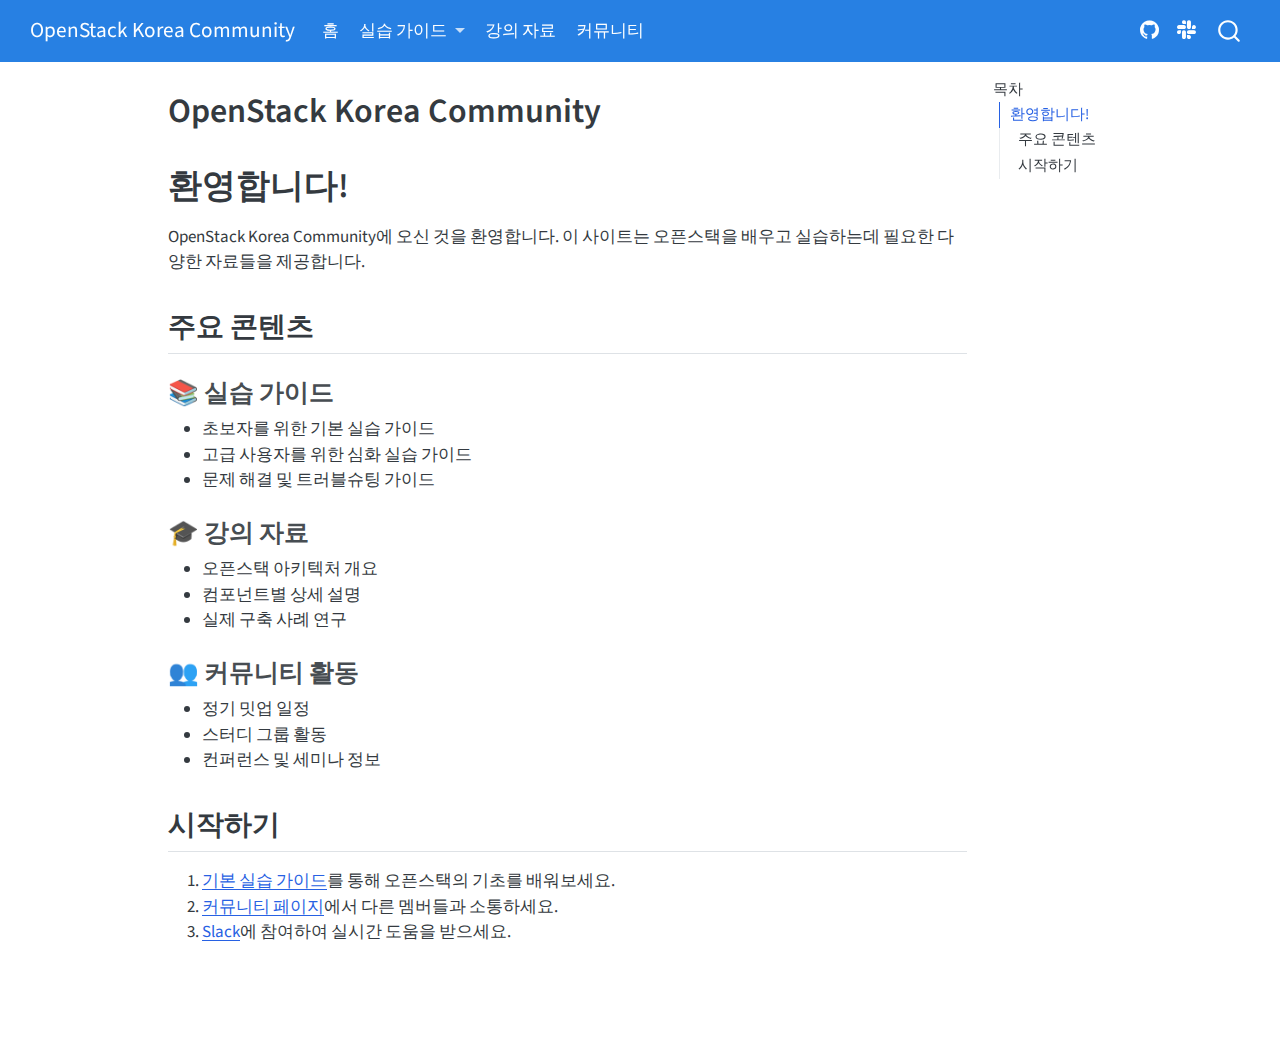
==== docs/index.html @ 314e1c4c "INIT: Sample Quarto Pages" ====
<!DOCTYPE html>
<html xmlns="http://www.w3.org/1999/xhtml" lang="ko" xml:lang="ko"><head>

<meta charset="utf-8">
<meta name="generator" content="quarto-1.6.39">

<meta name="viewport" content="width=device-width, initial-scale=1.0, user-scalable=yes">


<title>OpenStack Korea Community</title>
<style>
code{white-space: pre-wrap;}
span.smallcaps{font-variant: small-caps;}
div.columns{display: flex; gap: min(4vw, 1.5em);}
div.column{flex: auto; overflow-x: auto;}
div.hanging-indent{margin-left: 1.5em; text-indent: -1.5em;}
ul.task-list{list-style: none;}
ul.task-list li input[type="checkbox"] {
  width: 0.8em;
  margin: 0 0.8em 0.2em -1em; /* quarto-specific, see https://github.com/quarto-dev/quarto-cli/issues/4556 */ 
  vertical-align: middle;
}
</style>


<script src="site_libs/quarto-nav/quarto-nav.js"></script>
<script src="site_libs/quarto-nav/headroom.min.js"></script>
<script src="site_libs/clipboard/clipboard.min.js"></script>
<script src="site_libs/quarto-search/autocomplete.umd.js"></script>
<script src="site_libs/quarto-search/fuse.min.js"></script>
<script src="site_libs/quarto-search/quarto-search.js"></script>
<meta name="quarto:offset" content="./">
<script src="site_libs/quarto-html/quarto.js"></script>
<script src="site_libs/quarto-html/popper.min.js"></script>
<script src="site_libs/quarto-html/tippy.umd.min.js"></script>
<script src="site_libs/quarto-html/anchor.min.js"></script>
<link href="site_libs/quarto-html/tippy.css" rel="stylesheet">
<link href="site_libs/quarto-html/quarto-syntax-highlighting-e26003cea8cd680ca0c55a263523d882.css" rel="stylesheet" id="quarto-text-highlighting-styles">
<script src="site_libs/bootstrap/bootstrap.min.js"></script>
<link href="site_libs/bootstrap/bootstrap-icons.css" rel="stylesheet">
<link href="site_libs/bootstrap/bootstrap-6685f57f7611d95a701d58b4cc6878c0.min.css" rel="stylesheet" append-hash="true" id="quarto-bootstrap" data-mode="light">
<script id="quarto-search-options" type="application/json">{
  "location": "navbar",
  "copy-button": false,
  "collapse-after": 3,
  "panel-placement": "end",
  "type": "overlay",
  "limit": 50,
  "keyboard-shortcut": [
    "f",
    "/",
    "s"
  ],
  "show-item-context": false,
  "language": {
    "search-no-results-text": "일치 없음",
    "search-matching-documents-text": "일치된 문서",
    "search-copy-link-title": "검색 링크 복사",
    "search-hide-matches-text": "추가 검색 결과 숨기기",
    "search-more-match-text": "추가 검색결과",
    "search-more-matches-text": "추가 검색결과",
    "search-clear-button-title": "제거",
    "search-text-placeholder": "",
    "search-detached-cancel-button-title": "취소",
    "search-submit-button-title": "검색",
    "search-label": "검색"
  }
}</script>


<link rel="stylesheet" href="styles.css">
</head>

<body class="nav-fixed">

<div id="quarto-search-results"></div>
  <header id="quarto-header" class="headroom fixed-top">
    <nav class="navbar navbar-expand-lg " data-bs-theme="dark">
      <div class="navbar-container container-fluid">
      <div class="navbar-brand-container mx-auto">
    <a class="navbar-brand" href="./index.html">
    <span class="navbar-title">OpenStack Korea Community</span>
    </a>
  </div>
            <div id="quarto-search" class="" title="검색"></div>
          <button class="navbar-toggler" type="button" data-bs-toggle="collapse" data-bs-target="#navbarCollapse" aria-controls="navbarCollapse" role="menu" aria-expanded="false" aria-label="탐색 전환" onclick="if (window.quartoToggleHeadroom) { window.quartoToggleHeadroom(); }">
  <span class="navbar-toggler-icon"></span>
</button>
          <div class="collapse navbar-collapse" id="navbarCollapse">
            <ul class="navbar-nav navbar-nav-scroll me-auto">
  <li class="nav-item">
    <a class="nav-link active" href="./index.html" aria-current="page"> 
<span class="menu-text">홈</span></a>
  </li>  
  <li class="nav-item dropdown ">
    <a class="nav-link dropdown-toggle" href="#" id="nav-menu-" role="link" data-bs-toggle="dropdown" aria-expanded="false">
 <span class="menu-text">실습 가이드</span>
    </a>
    <ul class="dropdown-menu" aria-labelledby="nav-menu-">    
        <li>
    <a class="dropdown-item" href="./guides/basic.html">
 <span class="dropdown-text">기본 실습</span></a>
  </li>  
        <li>
    <a class="dropdown-item" href="./guides/advanced.html">
 <span class="dropdown-text">고급 실습</span></a>
  </li>  
    </ul>
  </li>
  <li class="nav-item">
    <a class="nav-link" href="./lectures/index.html"> 
<span class="menu-text">강의 자료</span></a>
  </li>  
  <li class="nav-item">
    <a class="nav-link" href="./community.qmd"> 
<span class="menu-text">커뮤니티</span></a>
  </li>  
</ul>
            <ul class="navbar-nav navbar-nav-scroll ms-auto">
  <li class="nav-item compact">
    <a class="nav-link" href="https://github.com/openstack-kr"> <i class="bi bi-github" role="img">
</i> 
<span class="menu-text"></span></a>
  </li>  
  <li class="nav-item compact">
    <a class="nav-link" href="https://openstack-kr.slack.com"> <i class="bi bi-slack" role="img">
</i> 
<span class="menu-text"></span></a>
  </li>  
</ul>
          </div> <!-- /navcollapse -->
            <div class="quarto-navbar-tools">
</div>
      </div> <!-- /container-fluid -->
    </nav>
</header>
<!-- content -->
<div id="quarto-content" class="quarto-container page-columns page-rows-contents page-layout-article page-navbar">
<!-- sidebar -->
<!-- margin-sidebar -->
    <div id="quarto-margin-sidebar" class="sidebar margin-sidebar">
        <nav id="TOC" role="doc-toc" class="toc-active">
    <h2 id="toc-title">목차</h2>
   
  <ul>
  <li><a href="#환영합니다" id="toc-환영합니다" class="nav-link active" data-scroll-target="#환영합니다">환영합니다!</a>
  <ul class="collapse">
  <li><a href="#주요-콘텐츠" id="toc-주요-콘텐츠" class="nav-link" data-scroll-target="#주요-콘텐츠">주요 콘텐츠</a>
  <ul class="collapse">
  <li><a href="#실습-가이드" id="toc-실습-가이드" class="nav-link" data-scroll-target="#실습-가이드">📚 실습 가이드</a></li>
  <li><a href="#강의-자료" id="toc-강의-자료" class="nav-link" data-scroll-target="#강의-자료">🎓 강의 자료</a></li>
  <li><a href="#커뮤니티-활동" id="toc-커뮤니티-활동" class="nav-link" data-scroll-target="#커뮤니티-활동">👥 커뮤니티 활동</a></li>
  </ul></li>
  <li><a href="#시작하기" id="toc-시작하기" class="nav-link" data-scroll-target="#시작하기">시작하기</a></li>
  </ul></li>
  </ul>
</nav>
    </div>
<!-- main -->
<main class="content" id="quarto-document-content">

<header id="title-block-header" class="quarto-title-block default">
<div class="quarto-title">
<h1 class="title">OpenStack Korea Community</h1>
</div>



<div class="quarto-title-meta">

    
  
    
  </div>
  


</header>


<section id="환영합니다" class="level1">
<h1>환영합니다!</h1>
<p>OpenStack Korea Community에 오신 것을 환영합니다. 이 사이트는 오픈스택을 배우고 실습하는데 필요한 다양한 자료들을 제공합니다.</p>
<section id="주요-콘텐츠" class="level2">
<h2 class="anchored" data-anchor-id="주요-콘텐츠">주요 콘텐츠</h2>
<section id="실습-가이드" class="level3">
<h3 class="anchored" data-anchor-id="실습-가이드">📚 실습 가이드</h3>
<ul>
<li>초보자를 위한 기본 실습 가이드</li>
<li>고급 사용자를 위한 심화 실습 가이드</li>
<li>문제 해결 및 트러블슈팅 가이드</li>
</ul>
</section>
<section id="강의-자료" class="level3">
<h3 class="anchored" data-anchor-id="강의-자료">🎓 강의 자료</h3>
<ul>
<li>오픈스택 아키텍처 개요</li>
<li>컴포넌트별 상세 설명</li>
<li>실제 구축 사례 연구</li>
</ul>
</section>
<section id="커뮤니티-활동" class="level3">
<h3 class="anchored" data-anchor-id="커뮤니티-활동">👥 커뮤니티 활동</h3>
<ul>
<li>정기 밋업 일정</li>
<li>스터디 그룹 활동</li>
<li>컨퍼런스 및 세미나 정보</li>
</ul>
</section>
</section>
<section id="시작하기" class="level2">
<h2 class="anchored" data-anchor-id="시작하기">시작하기</h2>
<ol type="1">
<li><a href="./guides/basic.html">기본 실습 가이드</a>를 통해 오픈스택의 기초를 배워보세요.</li>
<li><a href="community.qmd">커뮤니티 페이지</a>에서 다른 멤버들과 소통하세요.</li>
<li><a href="https://openstack-kr.slack.com">Slack</a>에 참여하여 실시간 도움을 받으세요.</li>
</ol>


</section>
</section>

</main> <!-- /main -->
<script id="quarto-html-after-body" type="application/javascript">
window.document.addEventListener("DOMContentLoaded", function (event) {
  const toggleBodyColorMode = (bsSheetEl) => {
    const mode = bsSheetEl.getAttribute("data-mode");
    const bodyEl = window.document.querySelector("body");
    if (mode === "dark") {
      bodyEl.classList.add("quarto-dark");
      bodyEl.classList.remove("quarto-light");
    } else {
      bodyEl.classList.add("quarto-light");
      bodyEl.classList.remove("quarto-dark");
    }
  }
  const toggleBodyColorPrimary = () => {
    const bsSheetEl = window.document.querySelector("link#quarto-bootstrap");
    if (bsSheetEl) {
      toggleBodyColorMode(bsSheetEl);
    }
  }
  toggleBodyColorPrimary();  
  const icon = "";
  const anchorJS = new window.AnchorJS();
  anchorJS.options = {
    placement: 'right',
    icon: icon
  };
  anchorJS.add('.anchored');
  const isCodeAnnotation = (el) => {
    for (const clz of el.classList) {
      if (clz.startsWith('code-annotation-')) {                     
        return true;
      }
    }
    return false;
  }
  const onCopySuccess = function(e) {
    // button target
    const button = e.trigger;
    // don't keep focus
    button.blur();
    // flash "checked"
    button.classList.add('code-copy-button-checked');
    var currentTitle = button.getAttribute("title");
    button.setAttribute("title", "복사완료!");
    let tooltip;
    if (window.bootstrap) {
      button.setAttribute("data-bs-toggle", "tooltip");
      button.setAttribute("data-bs-placement", "left");
      button.setAttribute("data-bs-title", "복사완료!");
      tooltip = new bootstrap.Tooltip(button, 
        { trigger: "manual", 
          customClass: "code-copy-button-tooltip",
          offset: [0, -8]});
      tooltip.show();    
    }
    setTimeout(function() {
      if (tooltip) {
        tooltip.hide();
        button.removeAttribute("data-bs-title");
        button.removeAttribute("data-bs-toggle");
        button.removeAttribute("data-bs-placement");
      }
      button.setAttribute("title", currentTitle);
      button.classList.remove('code-copy-button-checked');
    }, 1000);
    // clear code selection
    e.clearSelection();
  }
  const getTextToCopy = function(trigger) {
      const codeEl = trigger.previousElementSibling.cloneNode(true);
      for (const childEl of codeEl.children) {
        if (isCodeAnnotation(childEl)) {
          childEl.remove();
        }
      }
      return codeEl.innerText;
  }
  const clipboard = new window.ClipboardJS('.code-copy-button:not([data-in-quarto-modal])', {
    text: getTextToCopy
  });
  clipboard.on('success', onCopySuccess);
  if (window.document.getElementById('quarto-embedded-source-code-modal')) {
    const clipboardModal = new window.ClipboardJS('.code-copy-button[data-in-quarto-modal]', {
      text: getTextToCopy,
      container: window.document.getElementById('quarto-embedded-source-code-modal')
    });
    clipboardModal.on('success', onCopySuccess);
  }
    var localhostRegex = new RegExp(/^(?:http|https):\/\/localhost\:?[0-9]*\//);
    var mailtoRegex = new RegExp(/^mailto:/);
      var filterRegex = new RegExp('/' + window.location.host + '/');
    var isInternal = (href) => {
        return filterRegex.test(href) || localhostRegex.test(href) || mailtoRegex.test(href);
    }
    // Inspect non-navigation links and adorn them if external
 	var links = window.document.querySelectorAll('a[href]:not(.nav-link):not(.navbar-brand):not(.toc-action):not(.sidebar-link):not(.sidebar-item-toggle):not(.pagination-link):not(.no-external):not([aria-hidden]):not(.dropdown-item):not(.quarto-navigation-tool):not(.about-link)');
    for (var i=0; i<links.length; i++) {
      const link = links[i];
      if (!isInternal(link.href)) {
        // undo the damage that might have been done by quarto-nav.js in the case of
        // links that we want to consider external
        if (link.dataset.originalHref !== undefined) {
          link.href = link.dataset.originalHref;
        }
      }
    }
  function tippyHover(el, contentFn, onTriggerFn, onUntriggerFn) {
    const config = {
      allowHTML: true,
      maxWidth: 500,
      delay: 100,
      arrow: false,
      appendTo: function(el) {
          return el.parentElement;
      },
      interactive: true,
      interactiveBorder: 10,
      theme: 'quarto',
      placement: 'bottom-start',
    };
    if (contentFn) {
      config.content = contentFn;
    }
    if (onTriggerFn) {
      config.onTrigger = onTriggerFn;
    }
    if (onUntriggerFn) {
      config.onUntrigger = onUntriggerFn;
    }
    window.tippy(el, config); 
  }
  const noterefs = window.document.querySelectorAll('a[role="doc-noteref"]');
  for (var i=0; i<noterefs.length; i++) {
    const ref = noterefs[i];
    tippyHover(ref, function() {
      // use id or data attribute instead here
      let href = ref.getAttribute('data-footnote-href') || ref.getAttribute('href');
      try { href = new URL(href).hash; } catch {}
      const id = href.replace(/^#\/?/, "");
      const note = window.document.getElementById(id);
      if (note) {
        return note.innerHTML;
      } else {
        return "";
      }
    });
  }
  const xrefs = window.document.querySelectorAll('a.quarto-xref');
  const processXRef = (id, note) => {
    // Strip column container classes
    const stripColumnClz = (el) => {
      el.classList.remove("page-full", "page-columns");
      if (el.children) {
        for (const child of el.children) {
          stripColumnClz(child);
        }
      }
    }
    stripColumnClz(note)
    if (id === null || id.startsWith('sec-')) {
      // Special case sections, only their first couple elements
      const container = document.createElement("div");
      if (note.children && note.children.length > 2) {
        container.appendChild(note.children[0].cloneNode(true));
        for (let i = 1; i < note.children.length; i++) {
          const child = note.children[i];
          if (child.tagName === "P" && child.innerText === "") {
            continue;
          } else {
            container.appendChild(child.cloneNode(true));
            break;
          }
        }
        if (window.Quarto?.typesetMath) {
          window.Quarto.typesetMath(container);
        }
        return container.innerHTML
      } else {
        if (window.Quarto?.typesetMath) {
          window.Quarto.typesetMath(note);
        }
        return note.innerHTML;
      }
    } else {
      // Remove any anchor links if they are present
      const anchorLink = note.querySelector('a.anchorjs-link');
      if (anchorLink) {
        anchorLink.remove();
      }
      if (window.Quarto?.typesetMath) {
        window.Quarto.typesetMath(note);
      }
      if (note.classList.contains("callout")) {
        return note.outerHTML;
      } else {
        return note.innerHTML;
      }
    }
  }
  for (var i=0; i<xrefs.length; i++) {
    const xref = xrefs[i];
    tippyHover(xref, undefined, function(instance) {
      instance.disable();
      let url = xref.getAttribute('href');
      let hash = undefined; 
      if (url.startsWith('#')) {
        hash = url;
      } else {
        try { hash = new URL(url).hash; } catch {}
      }
      if (hash) {
        const id = hash.replace(/^#\/?/, "");
        const note = window.document.getElementById(id);
        if (note !== null) {
          try {
            const html = processXRef(id, note.cloneNode(true));
            instance.setContent(html);
          } finally {
            instance.enable();
            instance.show();
          }
        } else {
          // See if we can fetch this
          fetch(url.split('#')[0])
          .then(res => res.text())
          .then(html => {
            const parser = new DOMParser();
            const htmlDoc = parser.parseFromString(html, "text/html");
            const note = htmlDoc.getElementById(id);
            if (note !== null) {
              const html = processXRef(id, note);
              instance.setContent(html);
            } 
          }).finally(() => {
            instance.enable();
            instance.show();
          });
        }
      } else {
        // See if we can fetch a full url (with no hash to target)
        // This is a special case and we should probably do some content thinning / targeting
        fetch(url)
        .then(res => res.text())
        .then(html => {
          const parser = new DOMParser();
          const htmlDoc = parser.parseFromString(html, "text/html");
          const note = htmlDoc.querySelector('main.content');
          if (note !== null) {
            // This should only happen for chapter cross references
            // (since there is no id in the URL)
            // remove the first header
            if (note.children.length > 0 && note.children[0].tagName === "HEADER") {
              note.children[0].remove();
            }
            const html = processXRef(null, note);
            instance.setContent(html);
          } 
        }).finally(() => {
          instance.enable();
          instance.show();
        });
      }
    }, function(instance) {
    });
  }
      let selectedAnnoteEl;
      const selectorForAnnotation = ( cell, annotation) => {
        let cellAttr = 'data-code-cell="' + cell + '"';
        let lineAttr = 'data-code-annotation="' +  annotation + '"';
        const selector = 'span[' + cellAttr + '][' + lineAttr + ']';
        return selector;
      }
      const selectCodeLines = (annoteEl) => {
        const doc = window.document;
        const targetCell = annoteEl.getAttribute("data-target-cell");
        const targetAnnotation = annoteEl.getAttribute("data-target-annotation");
        const annoteSpan = window.document.querySelector(selectorForAnnotation(targetCell, targetAnnotation));
        const lines = annoteSpan.getAttribute("data-code-lines").split(",");
        const lineIds = lines.map((line) => {
          return targetCell + "-" + line;
        })
        let top = null;
        let height = null;
        let parent = null;
        if (lineIds.length > 0) {
            //compute the position of the single el (top and bottom and make a div)
            const el = window.document.getElementById(lineIds[0]);
            top = el.offsetTop;
            height = el.offsetHeight;
            parent = el.parentElement.parentElement;
          if (lineIds.length > 1) {
            const lastEl = window.document.getElementById(lineIds[lineIds.length - 1]);
            const bottom = lastEl.offsetTop + lastEl.offsetHeight;
            height = bottom - top;
          }
          if (top !== null && height !== null && parent !== null) {
            // cook up a div (if necessary) and position it 
            let div = window.document.getElementById("code-annotation-line-highlight");
            if (div === null) {
              div = window.document.createElement("div");
              div.setAttribute("id", "code-annotation-line-highlight");
              div.style.position = 'absolute';
              parent.appendChild(div);
            }
            div.style.top = top - 2 + "px";
            div.style.height = height + 4 + "px";
            div.style.left = 0;
            let gutterDiv = window.document.getElementById("code-annotation-line-highlight-gutter");
            if (gutterDiv === null) {
              gutterDiv = window.document.createElement("div");
              gutterDiv.setAttribute("id", "code-annotation-line-highlight-gutter");
              gutterDiv.style.position = 'absolute';
              const codeCell = window.document.getElementById(targetCell);
              const gutter = codeCell.querySelector('.code-annotation-gutter');
              gutter.appendChild(gutterDiv);
            }
            gutterDiv.style.top = top - 2 + "px";
            gutterDiv.style.height = height + 4 + "px";
          }
          selectedAnnoteEl = annoteEl;
        }
      };
      const unselectCodeLines = () => {
        const elementsIds = ["code-annotation-line-highlight", "code-annotation-line-highlight-gutter"];
        elementsIds.forEach((elId) => {
          const div = window.document.getElementById(elId);
          if (div) {
            div.remove();
          }
        });
        selectedAnnoteEl = undefined;
      };
        // Handle positioning of the toggle
    window.addEventListener(
      "resize",
      throttle(() => {
        elRect = undefined;
        if (selectedAnnoteEl) {
          selectCodeLines(selectedAnnoteEl);
        }
      }, 10)
    );
    function throttle(fn, ms) {
    let throttle = false;
    let timer;
      return (...args) => {
        if(!throttle) { // first call gets through
            fn.apply(this, args);
            throttle = true;
        } else { // all the others get throttled
            if(timer) clearTimeout(timer); // cancel #2
            timer = setTimeout(() => {
              fn.apply(this, args);
              timer = throttle = false;
            }, ms);
        }
      };
    }
      // Attach click handler to the DT
      const annoteDls = window.document.querySelectorAll('dt[data-target-cell]');
      for (const annoteDlNode of annoteDls) {
        annoteDlNode.addEventListener('click', (event) => {
          const clickedEl = event.target;
          if (clickedEl !== selectedAnnoteEl) {
            unselectCodeLines();
            const activeEl = window.document.querySelector('dt[data-target-cell].code-annotation-active');
            if (activeEl) {
              activeEl.classList.remove('code-annotation-active');
            }
            selectCodeLines(clickedEl);
            clickedEl.classList.add('code-annotation-active');
          } else {
            // Unselect the line
            unselectCodeLines();
            clickedEl.classList.remove('code-annotation-active');
          }
        });
      }
  const findCites = (el) => {
    const parentEl = el.parentElement;
    if (parentEl) {
      const cites = parentEl.dataset.cites;
      if (cites) {
        return {
          el,
          cites: cites.split(' ')
        };
      } else {
        return findCites(el.parentElement)
      }
    } else {
      return undefined;
    }
  };
  var bibliorefs = window.document.querySelectorAll('a[role="doc-biblioref"]');
  for (var i=0; i<bibliorefs.length; i++) {
    const ref = bibliorefs[i];
    const citeInfo = findCites(ref);
    if (citeInfo) {
      tippyHover(citeInfo.el, function() {
        var popup = window.document.createElement('div');
        citeInfo.cites.forEach(function(cite) {
          var citeDiv = window.document.createElement('div');
          citeDiv.classList.add('hanging-indent');
          citeDiv.classList.add('csl-entry');
          var biblioDiv = window.document.getElementById('ref-' + cite);
          if (biblioDiv) {
            citeDiv.innerHTML = biblioDiv.innerHTML;
          }
          popup.appendChild(citeDiv);
        });
        return popup.innerHTML;
      });
    }
  }
});
</script>
</div> <!-- /content -->




</body></html>
---- docs/site_libs/quarto-html/tippy.css ----
.tippy-box[data-animation=fade][data-state=hidden]{opacity:0}[data-tippy-root]{max-width:calc(100vw - 10px)}.tippy-box{position:relative;background-color:#333;color:#fff;border-radius:4px;font-size:14px;line-height:1.4;white-space:normal;outline:0;transition-property:transform,visibility,opacity}.tippy-box[data-placement^=top]>.tippy-arrow{bottom:0}.tippy-box[data-placement^=top]>.tippy-arrow:before{bottom:-7px;left:0;border-width:8px 8px 0;border-top-color:initial;transform-origin:center top}.tippy-box[data-placement^=bottom]>.tippy-arrow{top:0}.tippy-box[data-placement^=bottom]>.tippy-arrow:before{top:-7px;left:0;border-width:0 8px 8px;border-bottom-color:initial;transform-origin:center bottom}.tippy-box[data-placement^=left]>.tippy-arrow{right:0}.tippy-box[data-placement^=left]>.tippy-arrow:before{border-width:8px 0 8px 8px;border-left-color:initial;right:-7px;transform-origin:center left}.tippy-box[data-placement^=right]>.tippy-arrow{left:0}.tippy-box[data-placement^=right]>.tippy-arrow:before{left:-7px;border-width:8px 8px 8px 0;border-right-color:initial;transform-origin:center right}.tippy-box[data-inertia][data-state=visible]{transition-timing-function:cubic-bezier(.54,1.5,.38,1.11)}.tippy-arrow{width:16px;height:16px;color:#333}.tippy-arrow:before{content:"";position:absolute;border-color:transparent;border-style:solid}.tippy-content{position:relative;padding:5px 9px;z-index:1}
---- docs/site_libs/quarto-html/quarto-syntax-highlighting-e26003cea8cd680ca0c55a263523d882.css ----
/* quarto syntax highlight colors */
:root {
  --quarto-hl-ot-color: #003B4F;
  --quarto-hl-at-color: #657422;
  --quarto-hl-ss-color: #20794D;
  --quarto-hl-an-color: #5E5E5E;
  --quarto-hl-fu-color: #4758AB;
  --quarto-hl-st-color: #20794D;
  --quarto-hl-cf-color: #003B4F;
  --quarto-hl-op-color: #5E5E5E;
  --quarto-hl-er-color: #AD0000;
  --quarto-hl-bn-color: #AD0000;
  --quarto-hl-al-color: #AD0000;
  --quarto-hl-va-color: #111111;
  --quarto-hl-bu-color: inherit;
  --quarto-hl-ex-color: inherit;
  --quarto-hl-pp-color: #AD0000;
  --quarto-hl-in-color: #5E5E5E;
  --quarto-hl-vs-color: #20794D;
  --quarto-hl-wa-color: #5E5E5E;
  --quarto-hl-do-color: #5E5E5E;
  --quarto-hl-im-color: #00769E;
  --quarto-hl-ch-color: #20794D;
  --quarto-hl-dt-color: #AD0000;
  --quarto-hl-fl-color: #AD0000;
  --quarto-hl-co-color: #5E5E5E;
  --quarto-hl-cv-color: #5E5E5E;
  --quarto-hl-cn-color: #8f5902;
  --quarto-hl-sc-color: #5E5E5E;
  --quarto-hl-dv-color: #AD0000;
  --quarto-hl-kw-color: #003B4F;
}

/* other quarto variables */
:root {
  --quarto-font-monospace: SFMono-Regular, Menlo, Monaco, Consolas, "Liberation Mono", "Courier New", monospace;
}

pre > code.sourceCode > span {
  color: #003B4F;
}

code span {
  color: #003B4F;
}

code.sourceCode > span {
  color: #003B4F;
}

div.sourceCode,
div.sourceCode pre.sourceCode {
  color: #003B4F;
}

code span.ot {
  color: #003B4F;
  font-style: inherit;
}

code span.at {
  color: #657422;
  font-style: inherit;
}

code span.ss {
  color: #20794D;
  font-style: inherit;
}

code span.an {
  color: #5E5E5E;
  font-style: inherit;
}

code span.fu {
  color: #4758AB;
  font-style: inherit;
}

code span.st {
  color: #20794D;
  font-style: inherit;
}

code span.cf {
  color: #003B4F;
  font-weight: bold;
  font-style: inherit;
}

code span.op {
  color: #5E5E5E;
  font-style: inherit;
}

code span.er {
  color: #AD0000;
  font-style: inherit;
}

code span.bn {
  color: #AD0000;
  font-style: inherit;
}

code span.al {
  color: #AD0000;
  font-style: inherit;
}

code span.va {
  color: #111111;
  font-style: inherit;
}

code span.bu {
  font-style: inherit;
}

code span.ex {
  font-style: inherit;
}

code span.pp {
  color: #AD0000;
  font-style: inherit;
}

code span.in {
  color: #5E5E5E;
  font-style: inherit;
}

code span.vs {
  color: #20794D;
  font-style: inherit;
}

code span.wa {
  color: #5E5E5E;
  font-style: italic;
}

code span.do {
  color: #5E5E5E;
  font-style: italic;
}

code span.im {
  color: #00769E;
  font-style: inherit;
}

code span.ch {
  color: #20794D;
  font-style: inherit;
}

code span.dt {
  color: #AD0000;
  font-style: inherit;
}

code span.fl {
  color: #AD0000;
  font-style: inherit;
}

code span.co {
  color: #5E5E5E;
  font-style: inherit;
}

code span.cv {
  color: #5E5E5E;
  font-style: italic;
}

code span.cn {
  color: #8f5902;
  font-style: inherit;
}

code span.sc {
  color: #5E5E5E;
  font-style: inherit;
}

code span.dv {
  color: #AD0000;
  font-style: inherit;
}

code span.kw {
  color: #003B4F;
  font-weight: bold;
  font-style: inherit;
}

.prevent-inlining {
  content: "</";
}

/*# sourceMappingURL=e90e9ab646ea9b1aaa61e089606e0f97.css.map */
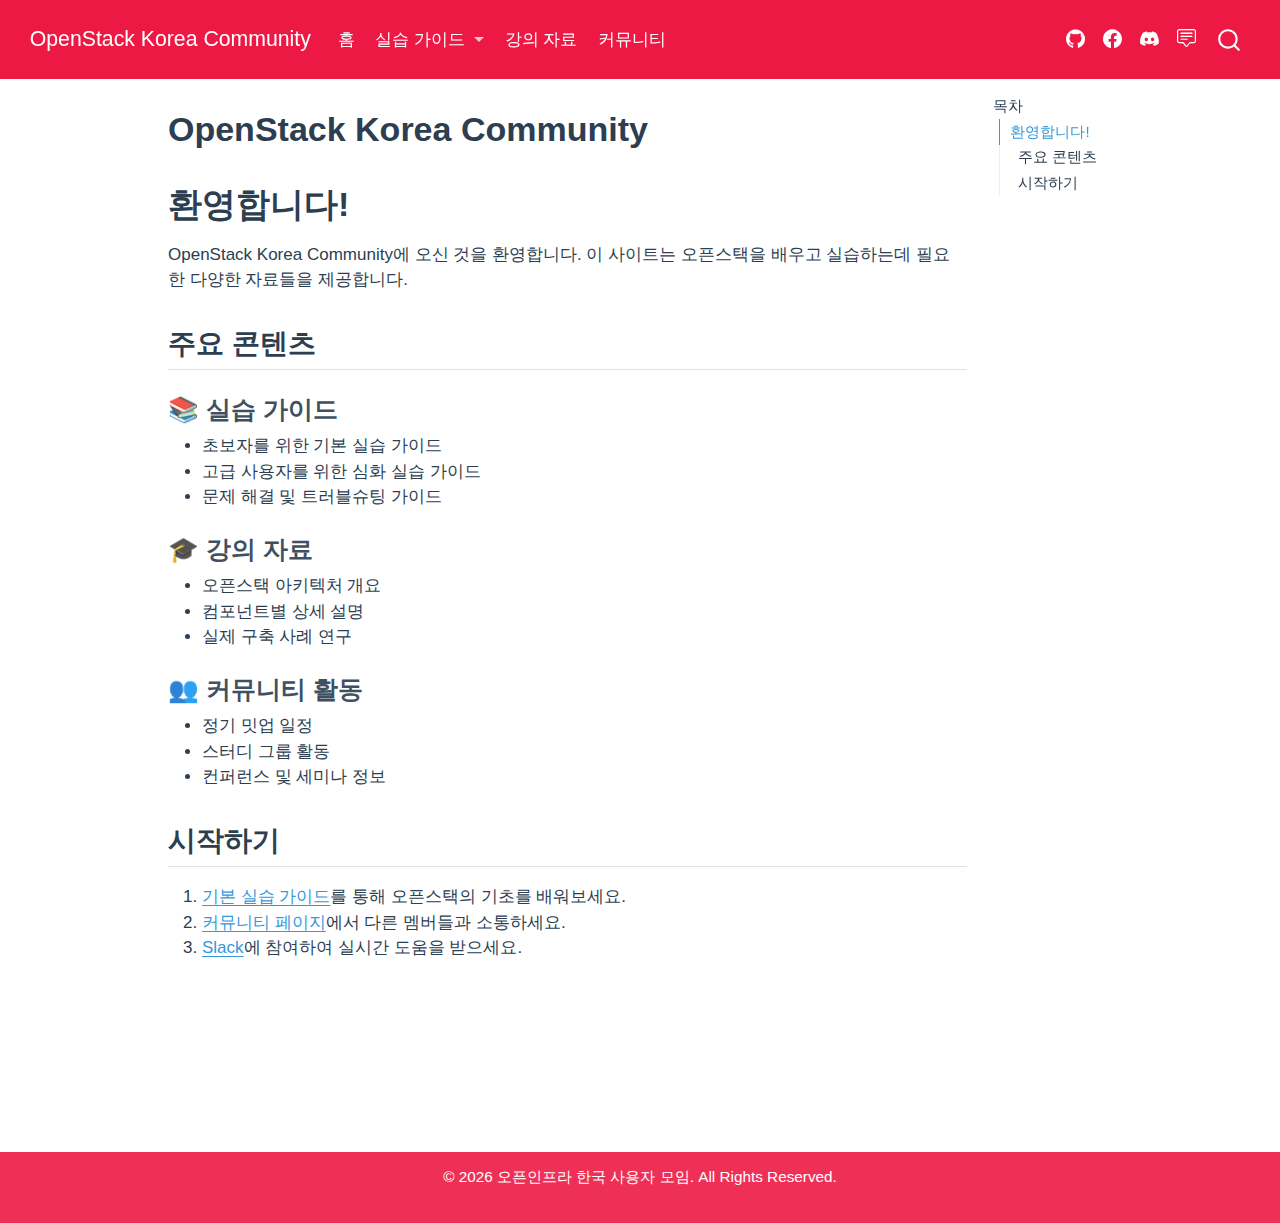
==== commit 249fd771: "INIT: Key Design Set, Footer Set" ====
--- a/docs/index.html
+++ b/docs/index.html
@@ -38,7 +38,7 @@
 <link href="site_libs/quarto-html/quarto-syntax-highlighting-e26003cea8cd680ca0c55a263523d882.css" rel="stylesheet" id="quarto-text-highlighting-styles">
 <script src="site_libs/bootstrap/bootstrap.min.js"></script>
 <link href="site_libs/bootstrap/bootstrap-icons.css" rel="stylesheet">
-<link href="site_libs/bootstrap/bootstrap-6685f57f7611d95a701d58b4cc6878c0.min.css" rel="stylesheet" append-hash="true" id="quarto-bootstrap" data-mode="light">
+<link href="site_libs/bootstrap/bootstrap-77986266f7ba6f6c8d07b4e45cea89d2.min.css" rel="stylesheet" append-hash="true" id="quarto-bootstrap" data-mode="light">
 <script id="quarto-search-options" type="application/json">{
   "location": "navbar",
   "copy-button": false,
@@ -68,7 +68,6 @@
 }</script>
 
 
-<link rel="stylesheet" href="styles.css">
 </head>
 
 <body class="nav-fixed">
@@ -123,7 +122,17 @@
 <span class="menu-text"></span></a>
   </li>  
   <li class="nav-item compact">
-    <a class="nav-link" href="https://openstack-kr.slack.com"> <i class="bi bi-slack" role="img">
+    <a class="nav-link" href="https://www.facebook.com/groups/openstack-kr"> <i class="bi bi-facebook" role="img">
+</i> 
+<span class="menu-text"></span></a>
+  </li>  
+  <li class="nav-item compact">
+    <a class="nav-link" href="https://discord.gg/3ZzKMJKtPg"> <i class="bi bi-discord" role="img">
+</i> 
+<span class="menu-text"></span></a>
+  </li>  
+  <li class="nav-item compact">
+    <a class="nav-link" href="https://forum.openinfra-kr.org/"> <i class="bi bi-chat-square-text" role="img">
 </i> 
 <span class="menu-text"></span></a>
   </li>  
@@ -221,6 +230,15 @@
 </section>
 
 </main> <!-- /main -->
+<footer class="footer">
+    <div class="container">
+        <p>© <span id="current-year"></span> 오픈인프라 한국 사용자 모임. All Rights Reserved.</p>
+    </div>
+</footer>
+
+<script>
+    document.getElementById('current-year').textContent = new Date().getFullYear();
+</script> 
 <script id="quarto-html-after-body" type="application/javascript">
 window.document.addEventListener("DOMContentLoaded", function (event) {
   const toggleBodyColorMode = (bsSheetEl) => {
